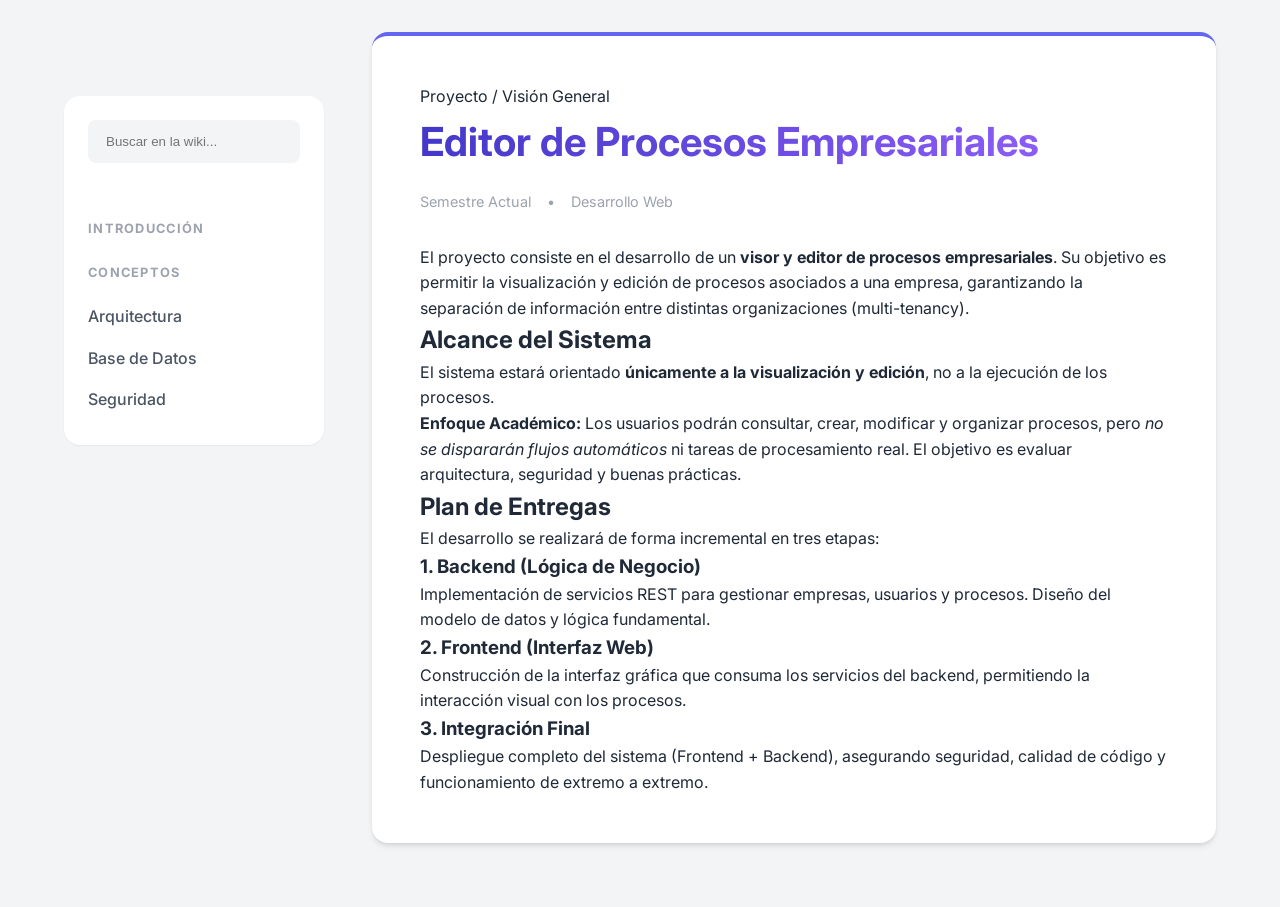
==== src/main/resources/templates/index.html @ 57da20e9 "version wiki 1.2 thymeleaf" ====
<!DOCTYPE html>
<html xmlns:th="http://www.thymeleaf.org">

<head>
    <meta charset="UTF-8">
    <title>Página de Inicio</title>
    <!-- Enlace al CSS -->
    <link rel="stylesheet" href="../static/styles.css" th:href="@{/styles.css}">
    <link href="https://fonts.googleapis.com/css2?family=Inter:wght@300;400;500;600;700;800&display=swap"
        rel="stylesheet">
</head>

<body>

    <!-- Aquí usamos el fragmento del navbar -->
    <!-- sintaxis: th:replace="ruta/archivo :: nombre_fragmento" -->
    <div th:replace="fragments/navbar :: header"></div>

     <div class="layout container">
        <aside class="sidebar">
            <div class="sidebar-search">
                <input type="search" placeholder="Buscar en la wiki..." aria-label="Buscar">
            </div>
            <nav class="sidebar-nav">
                <h3>Introducción</h3>


                <h3>Conceptos</h3>
                <ul>
                    <li><a href="#">Arquitectura</a></li>
                    <li><a href="#">Base de Datos</a></li>
                    <li><a href="#">Seguridad</a></li>
                </ul>

            </nav>
        </aside>

        <main class="content">
            <article>
                <header class="article-header">
                    <div class="breadcrumbs">Proyecto / Visión General</div>
                    <h1>Editor de Procesos Empresariales</h1>
                    <div class="meta-info">
                        <span>Semestre Actual</span>
                        <span>•</span>
                        <span>Desarrollo Web</span>
                    </div>
                </header>

                <div class="article-body">
                    <p class="lead">
                        El proyecto consiste en el desarrollo de un <strong>visor y editor de procesos
                            empresariales</strong>.
                        Su objetivo es permitir la visualización y edición de procesos asociados a una empresa,
                        garantizando la
                        separación de información entre distintas organizaciones (multi-tenancy).
                    </p>

                    <h2>Alcance del Sistema</h2>
                    <p>
                        El sistema estará orientado <strong>únicamente a la visualización y edición</strong>, no a la
                        ejecución de los procesos.
                    </p>
                    <div class="alert info">
                        <strong>Enfoque Académico:</strong> Los usuarios podrán consultar, crear, modificar y organizar
                        procesos,
                        pero <em>no se dispararán flujos automáticos</em> ni tareas de procesamiento real. El objetivo
                        es evaluar arquitectura,
                        seguridad y buenas prácticas.
                    </div>

                    <h2>Plan de Entregas</h2>
                    <p>El desarrollo se realizará de forma incremental en tres etapas:</p>

                    <div class="timeline">
                        <h3>1. Backend (Lógica de Negocio)</h3>
                        <p>Implementación de servicios REST para gestionar empresas, usuarios y procesos. Diseño del
                            modelo de datos y lógica fundamental.</p>

                        <h3>2. Frontend (Interfaz Web)</h3>
                        <p>Construcción de la interfaz gráfica que consuma los servicios del backend, permitiendo la
                            interacción visual con los procesos.</p>

                        <h3>3. Integración Final</h3>
                        <p>Despliegue completo del sistema (Frontend + Backend), asegurando seguridad, calidad de código
                            y funcionamiento de extremo a extremo.</p>
                    </div>
                </div>
            </article>
        </main>
    </div>


</body>

</html>
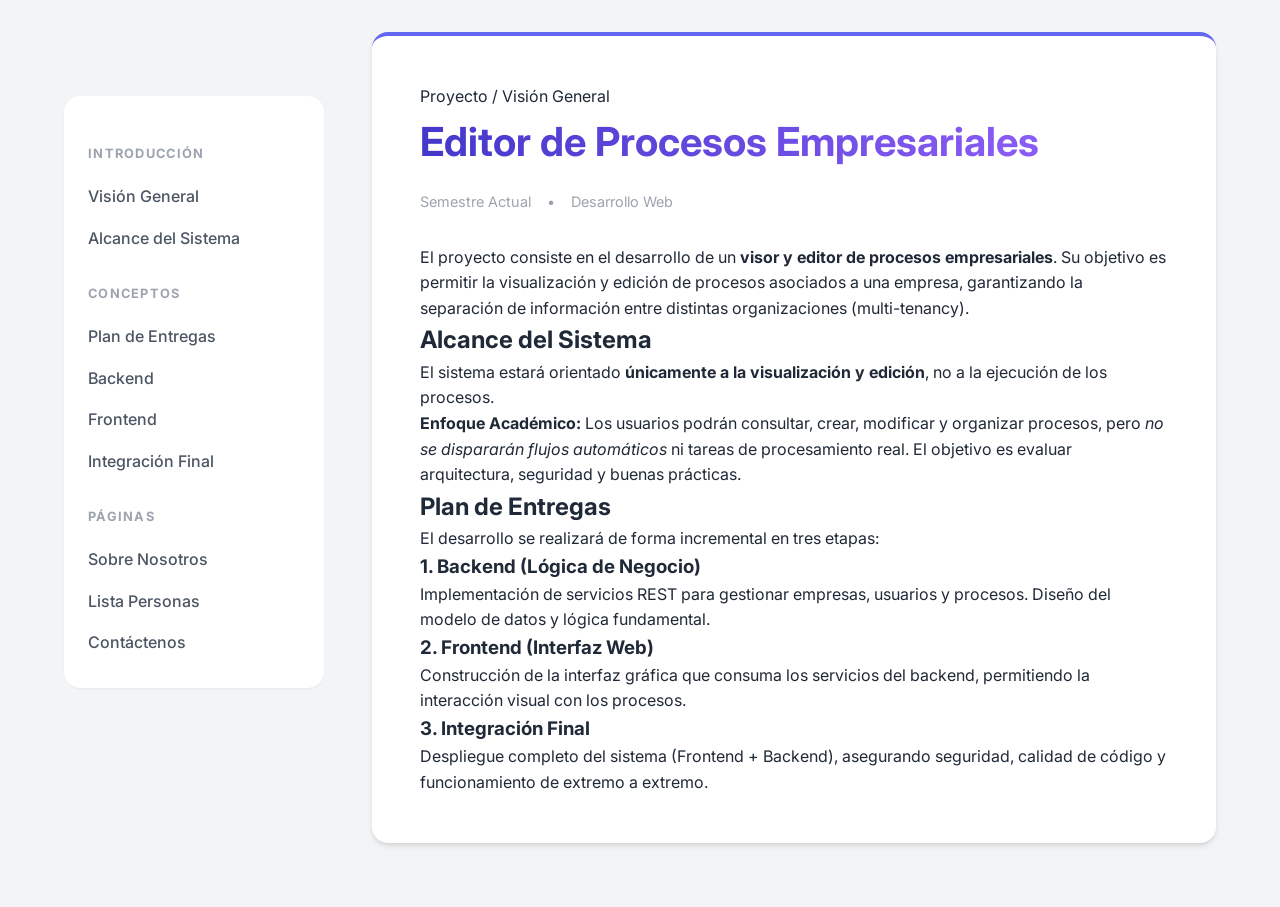
==== commit 46970896: "Correcciones parte 1: Validaciones formulario, Docker, H2, Rutas rotas y Java 17" ====
--- a/src/main/resources/templates/index.html
+++ b/src/main/resources/templates/index.html
@@ -16,22 +16,29 @@
     <!-- sintaxis: th:replace="ruta/archivo :: nombre_fragmento" -->
     <div th:replace="fragments/navbar :: header"></div>
 
-     <div class="layout container">
+    <div class="layout container">
         <aside class="sidebar">
-            <div class="sidebar-search">
-                <input type="search" placeholder="Buscar en la wiki..." aria-label="Buscar">
-            </div>
             <nav class="sidebar-nav">
                 <h3>Introducción</h3>
-
+                <ul>
+                    <li><a th:href="@{/#vision-general}">Visión General</a></li>
+                    <li><a th:href="@{/#alcance}">Alcance del Sistema</a></li>
+                </ul>
 
                 <h3>Conceptos</h3>
                 <ul>
-                    <li><a href="#">Arquitectura</a></li>
-                    <li><a href="#">Base de Datos</a></li>
-                    <li><a href="#">Seguridad</a></li>
+                    <li><a th:href="@{/#plan-entregas}">Plan de Entregas</a></li>
+                    <li><a th:href="@{/#backend}">Backend</a></li>
+                    <li><a th:href="@{/#frontend}">Frontend</a></li>
+                    <li><a th:href="@{/#integracion}">Integración Final</a></li>
                 </ul>
 
+                <h3>Páginas</h3>
+                <ul>
+                    <li><a th:href="@{/nosotros}">Sobre Nosotros</a></li>
+                    <li><a th:href="@{/plantillas/lista-personas}">Lista Personas</a></li>
+                    <li><a th:href="@{/contactenos}">Contáctenos</a></li>
+                </ul>
             </nav>
         </aside>
 
@@ -39,7 +46,7 @@
             <article>
                 <header class="article-header">
                     <div class="breadcrumbs">Proyecto / Visión General</div>
-                    <h1>Editor de Procesos Empresariales</h1>
+                    <h1 id="vision-general">Editor de Procesos Empresariales</h1>
                     <div class="meta-info">
                         <span>Semestre Actual</span>
                         <span>•</span>
@@ -56,7 +63,7 @@
                         separación de información entre distintas organizaciones (multi-tenancy).
                     </p>
 
-                    <h2>Alcance del Sistema</h2>
+                    <h2 id="alcance">Alcance del Sistema</h2>
                     <p>
                         El sistema estará orientado <strong>únicamente a la visualización y edición</strong>, no a la
                         ejecución de los procesos.
@@ -69,19 +76,19 @@
                         seguridad y buenas prácticas.
                     </div>
 
-                    <h2>Plan de Entregas</h2>
+                    <h2 id="plan-entregas">Plan de Entregas</h2>
                     <p>El desarrollo se realizará de forma incremental en tres etapas:</p>
 
                     <div class="timeline">
-                        <h3>1. Backend (Lógica de Negocio)</h3>
+                        <h3 id="backend">1. Backend (Lógica de Negocio)</h3>
                         <p>Implementación de servicios REST para gestionar empresas, usuarios y procesos. Diseño del
                             modelo de datos y lógica fundamental.</p>
 
-                        <h3>2. Frontend (Interfaz Web)</h3>
+                        <h3 id="frontend">2. Frontend (Interfaz Web)</h3>
                         <p>Construcción de la interfaz gráfica que consuma los servicios del backend, permitiendo la
                             interacción visual con los procesos.</p>
 
-                        <h3>3. Integración Final</h3>
+                        <h3 id="integracion">3. Integración Final</h3>
                         <p>Despliegue completo del sistema (Frontend + Backend), asegurando seguridad, calidad de código
                             y funcionamiento de extremo a extremo.</p>
                     </div>
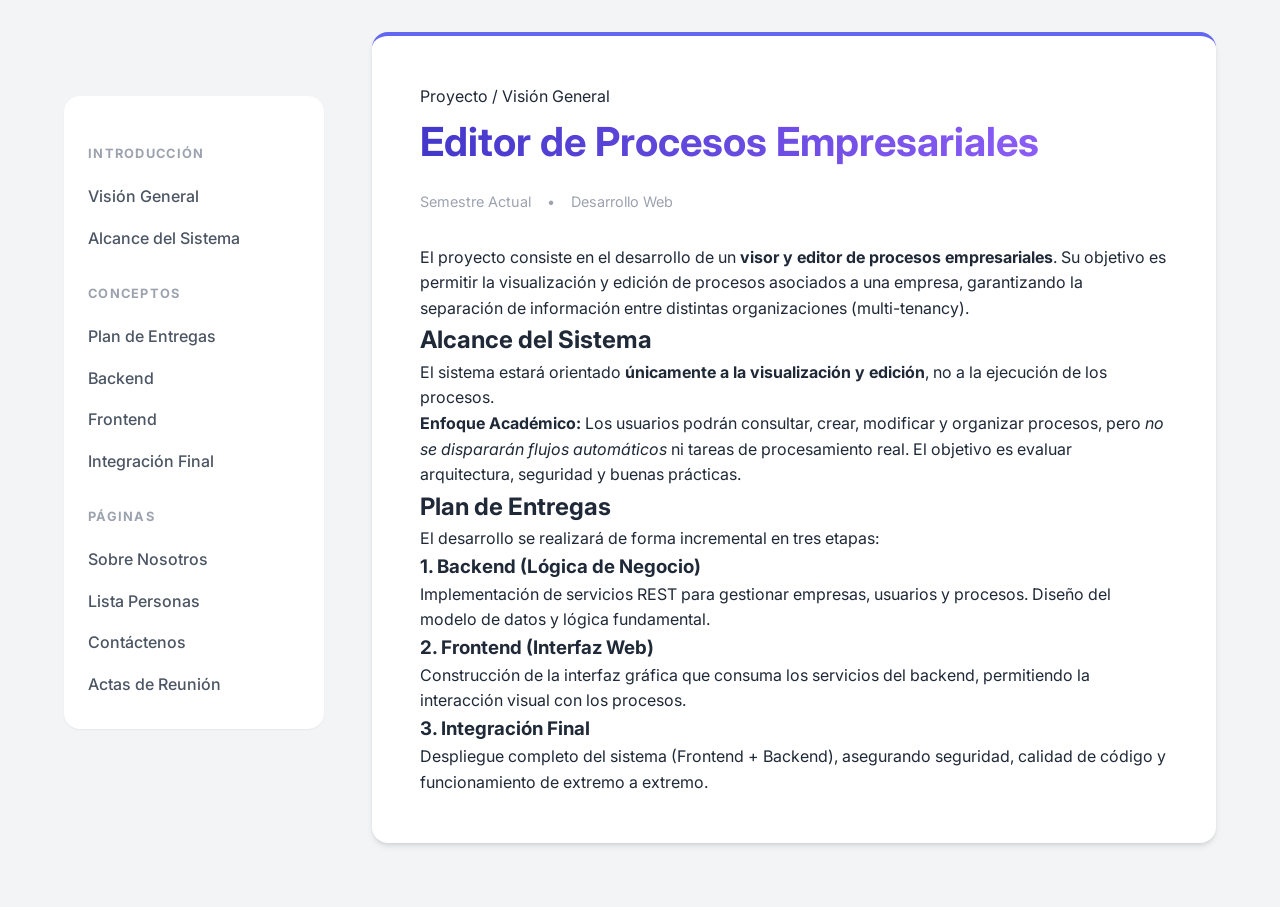
==== commit 54673d85: "agregada funcion de agregar y ver actas" ====
--- a/src/main/resources/templates/index.html
+++ b/src/main/resources/templates/index.html
@@ -38,6 +38,7 @@
                     <li><a th:href="@{/nosotros}">Sobre Nosotros</a></li>
                     <li><a th:href="@{/plantillas/lista-personas}">Lista Personas</a></li>
                     <li><a th:href="@{/contactenos}">Contáctenos</a></li>
+                    <li><a th:href="@{/actas/lista}">Actas de Reunión</a></li>
                 </ul>
             </nav>
         </aside>
